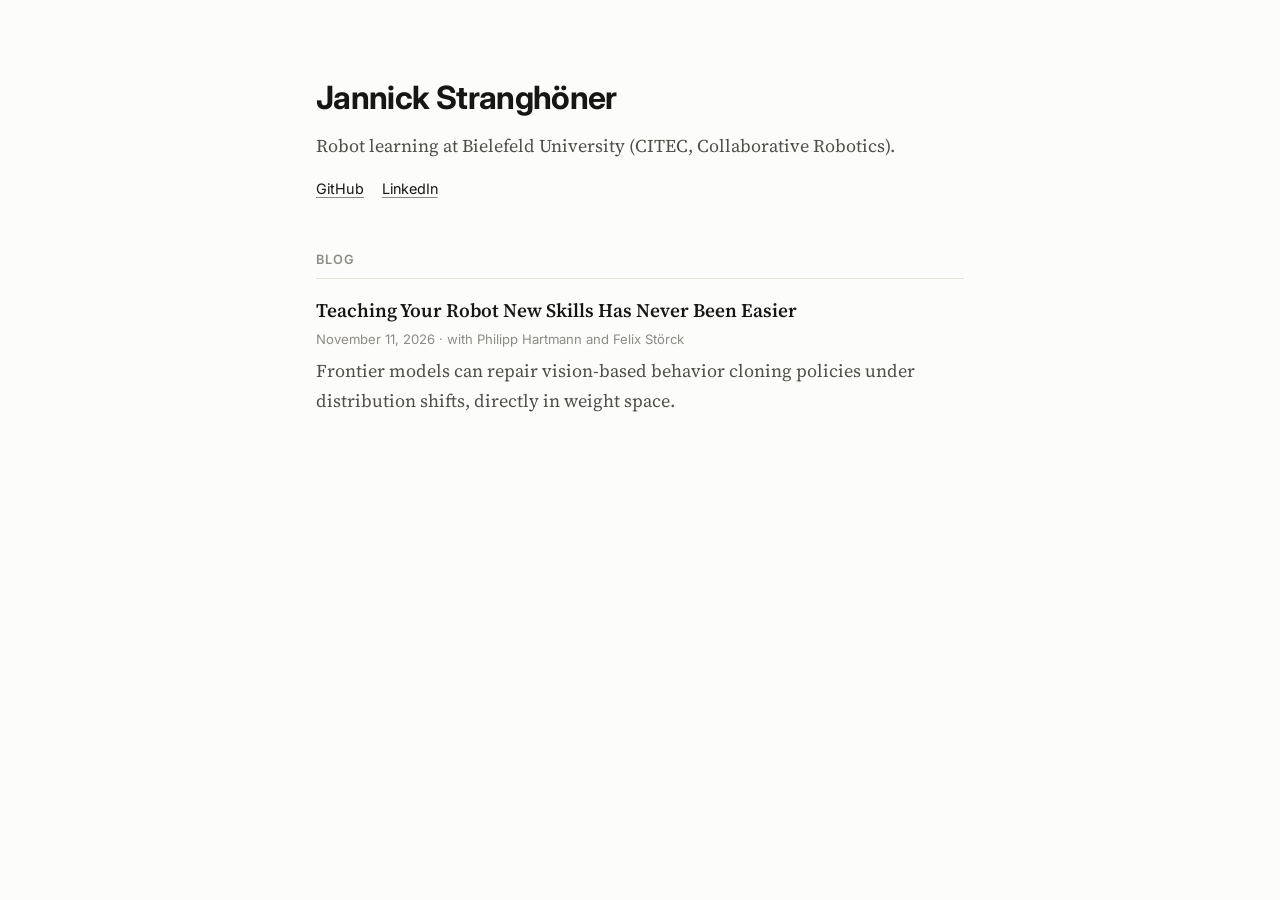
==== index.html @ 419ab3e2 "Personal site: landing page and the post 'Teaching Your Robot New Skills Has Never Been Easier' Co-A" ====
<!doctype html>
<html lang="en">
<head>
<meta charset="utf-8">
<meta name="viewport" content="width=device-width, initial-scale=1">
<title>Jannick Stranghöner</title>
<meta name="description" content="Jannick Stranghöner, robot learning at Bielefeld University.">
<link rel="preconnect" href="https://fonts.googleapis.com">
<link rel="preconnect" href="https://fonts.gstatic.com" crossorigin>
<link href="https://fonts.googleapis.com/css2?family=Inter:wght@400;600;700&family=Source+Serif+4:ital,opsz,wght@0,8..60,400;0,8..60,600;1,8..60,400&display=swap" rel="stylesheet">
<style>
  :root { --bg: #fcfcfb; --ink: #161614; --ink-2: #4f4e49; --muted: #8c8b85; --rule: #e3e2dc; --accent: #b0306f; }
  @media (prefers-color-scheme: dark) {
    :root { --bg: #151514; --ink: #ecebe6; --ink-2: #b9b8b1; --muted: #85847e; --rule: #2e2d2a; --accent: #e07aaf; }
  }
  * { box-sizing: border-box; }
  body { margin: 0; background: var(--bg); color: var(--ink);
         font: 18px/1.65 "Source Serif 4", Georgia, serif; }
  main { max-width: 680px; margin: 0 auto; padding: 4.5rem 16px 4rem; }
  h1, h2, .links, .post .meta { font-family: Inter, ui-sans-serif, system-ui, sans-serif; }
  h1 { font-size: 2rem; letter-spacing: -0.02em; margin: 0 0 0.4rem; }
  .role { color: var(--ink-2); margin: 0 0 1rem; }
  .links { display: flex; gap: 1.1rem; flex-wrap: wrap; font-size: 0.9rem; margin-bottom: 3rem; }
  a { color: inherit; text-decoration-color: var(--muted); text-underline-offset: 0.18em; }
  a:hover { color: var(--accent); }
  h2 { font-size: 0.8rem; font-weight: 600; letter-spacing: 0.08em; text-transform: uppercase; color: var(--muted);
       margin: 0 0 1rem; padding-bottom: 0.5rem; border-bottom: 1px solid var(--rule); }
  .post { margin: 0 0 1.6rem; }
  .post a.title { font-size: 1.2rem; font-weight: 600; text-decoration: none; }
  .post a.title:hover { text-decoration: underline; }
  .post .meta { font-size: 0.82rem; color: var(--muted); margin: 0.15rem 0 0.35rem; }
  .post p { margin: 0; color: var(--ink-2); }
</style>
</head>
<body>
<main>
  <h1>Jannick Stranghöner</h1>
  <p class="role">Robot learning at Bielefeld University (CITEC, Collaborative Robotics).</p>
  <div class="links">
    <a href="https://github.com/jstranghoener">GitHub</a>
    <a href="https://www.linkedin.com/in/jannick-strangh%C3%B6ner-8962a3324/">LinkedIn</a>
  </div>

  <h2>Blog</h2>
  <div class="post">
    <a class="title" href="blog/teaching-robots-new-skills/">Teaching Your Robot New Skills Has Never Been Easier</a>
    <div class="meta">November 11, 2026 · with Philipp Hartmann and Felix Störck</div>
    <p>Frontier models can repair vision-based behavior cloning policies under distribution shifts, directly in weight space.</p>
  </div>
</main>
</body>
</html>
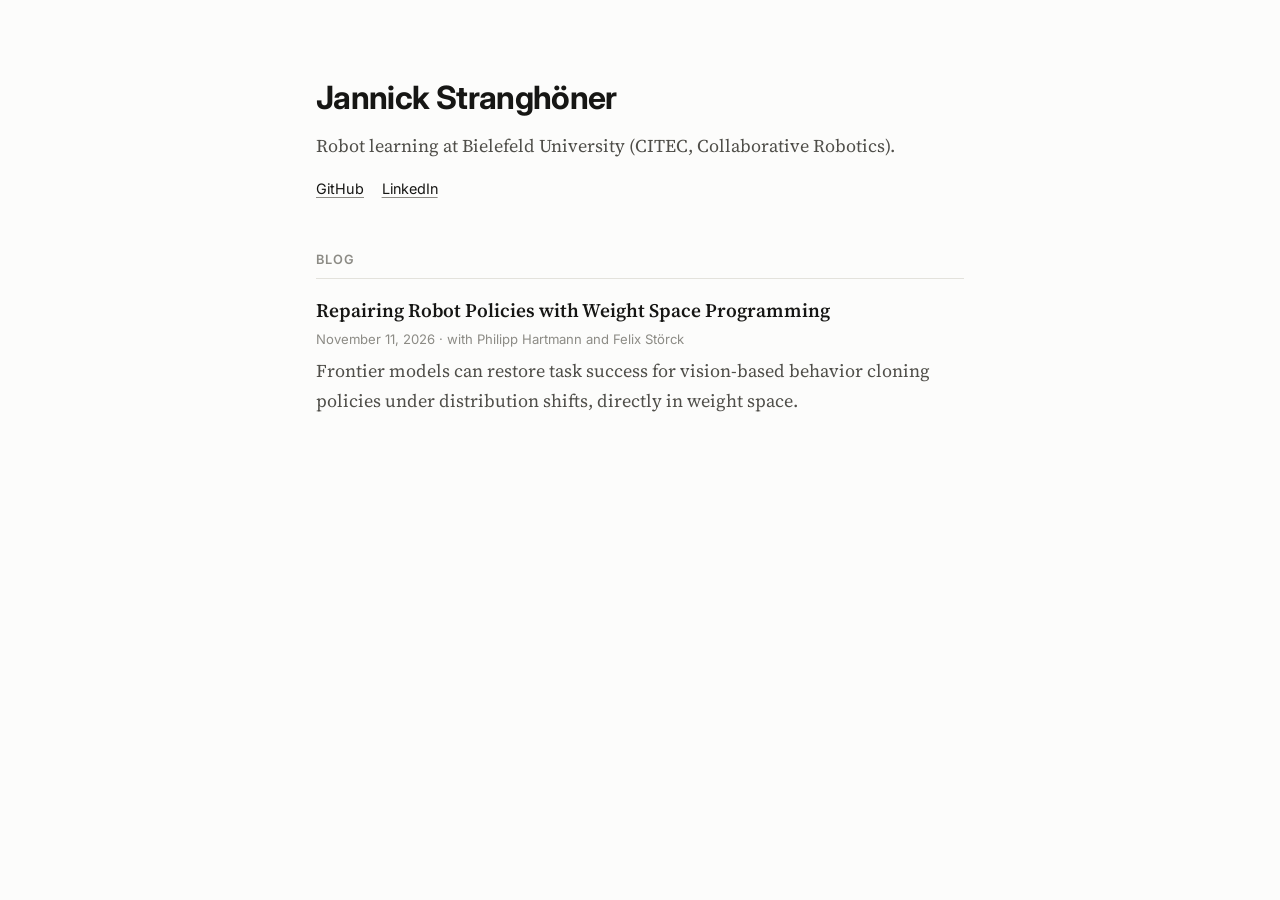
==== commit 992118a7: "Post and landing page: title 'Repairing Robot Policies with Weight Space Programming', subtitle 'res" ====
--- a/index.html
+++ b/index.html
@@ -43,9 +43,9 @@
 
   <h2>Blog</h2>
   <div class="post">
-    <a class="title" href="blog/teaching-robots-new-skills/">Teaching Your Robot New Skills Has Never Been Easier</a>
+    <a class="title" href="blog/robotic-weight-space-programming/">Repairing Robot Policies with Weight Space Programming</a>
     <div class="meta">November 11, 2026 · with Philipp Hartmann and Felix Störck</div>
-    <p>Frontier models can repair vision-based behavior cloning policies under distribution shifts, directly in weight space.</p>
+    <p>Frontier models can restore task success for vision-based behavior cloning policies under distribution shifts, directly in weight space.</p>
   </div>
 </main>
 </body>
